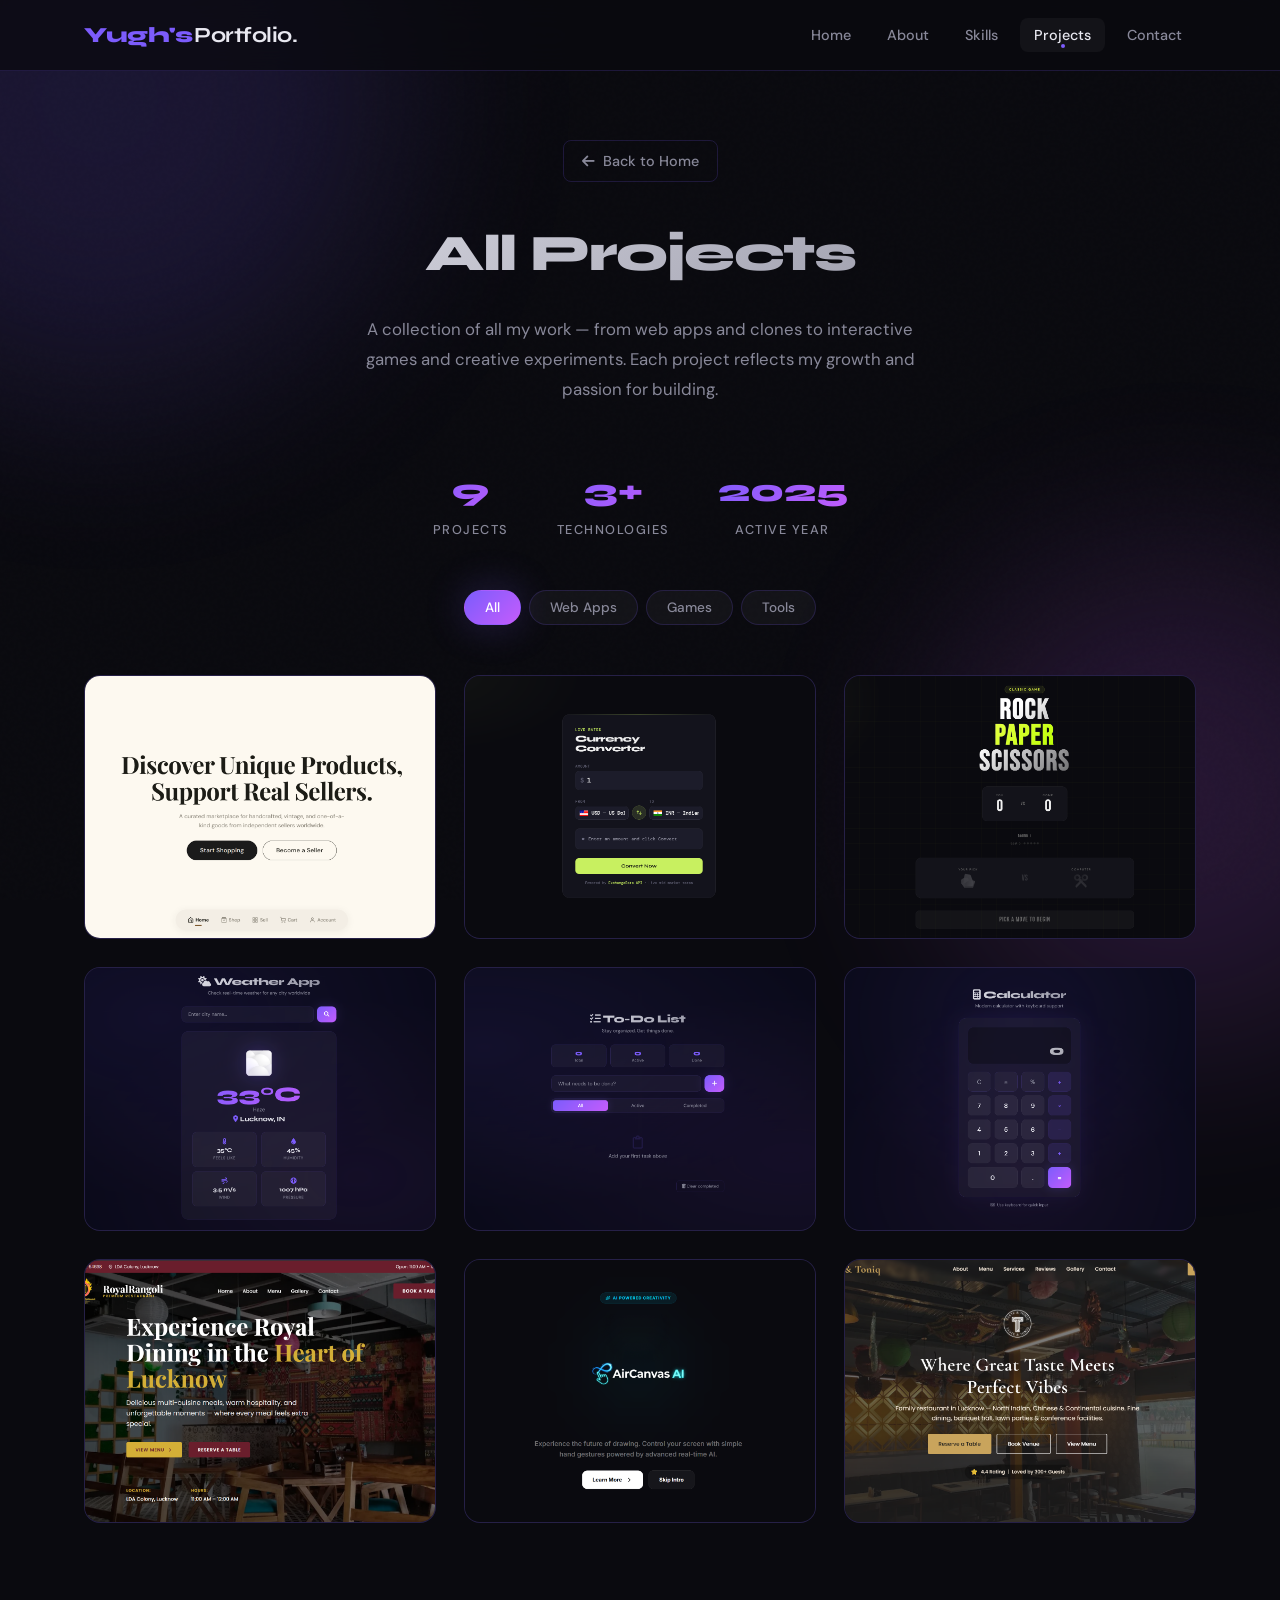
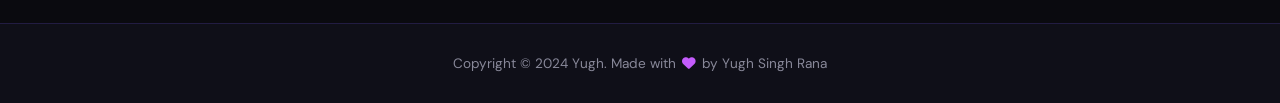
==== projects.html @ a39b9326 "Updated portfolio website with new features and design" ====
<!doctype html>
<html lang="en">

<head>
  <meta charset="UTF-8" />
  <meta name="viewport" content="width=device-width, initial-scale=1.0" />
  <title>All Projects — Yugh's Portfolio</title>

  <!-- Google Fonts -->
  <link rel="preconnect" href="https://fonts.googleapis.com" />
  <link rel="preconnect" href="https://fonts.gstatic.com" crossorigin />
  <link
    href="https://fonts.googleapis.com/css2?family=Syne:wght@400;600;700;800&family=DM+Sans:ital,wght@0,300;0,400;0,500;1,300&display=swap"
    rel="stylesheet" />

  <!-- Font Awesome -->
  <link rel="stylesheet" href="https://cdnjs.cloudflare.com/ajax/libs/font-awesome/6.5.0/css/all.min.css"
    crossorigin="anonymous" referrerpolicy="no-referrer" />

  <style>
    /* ── CSS Variables ── */
    :root {
      --bg: #0a0a0f;
      --bg2: #0f0f18;
      --bg3: #13131e;
      --accent: #7c5cfc;
      --accent2: #c45cfc;
      --text: #e8e8f0;
      --muted: #888899;
      --border: rgba(124, 92, 252, 0.18);
      --card: rgba(255, 255, 255, 0.04);
      --radius: 16px;
      --font-display: "Syne", sans-serif;
      --font-body: "DM Sans", sans-serif;
      --glow: 0 0 40px rgba(124, 92, 252, 0.25);
    }

    /* ── Reset ── */
    *,
    *::before,
    *::after {
      box-sizing: border-box;
      margin: 0;
      padding: 0;
    }

    html {
      scroll-behavior: smooth;
    }

    body {
      background: var(--bg);
      color: var(--text);
      font-family: var(--font-body);
      font-size: 16px;
      line-height: 1.7;
      overflow-x: hidden;
    }

    a {
      text-decoration: none;
      color: inherit;
    }

    ul {
      list-style: none;
    }

    img {
      max-width: 100%;
      display: block;
    }

    /* ── Scrollbar ── */
    ::-webkit-scrollbar {
      width: 5px;
    }

    ::-webkit-scrollbar-track {
      background: var(--bg);
    }

    ::-webkit-scrollbar-thumb {
      background: var(--accent);
      border-radius: 10px;
    }

    /* ── Noise overlay ── */
    body::before {
      content: "";
      position: fixed;
      inset: 0;
      background-image: url("data:image/svg+xml,%3Csvg viewBox='0 0 256 256' xmlns='http://www.w3.org/2000/svg'%3E%3Cfilter id='n'%3E%3CfeTurbulence type='fractalNoise' baseFrequency='0.9' numOctaves='4' stitchTiles='stitch'/%3E%3C/filter%3E%3Crect width='100%25' height='100%25' filter='url(%23n)' opacity='0.03'/%3E%3C/svg%3E");
      pointer-events: none;
      z-index: 0;
      opacity: 0.4;
    }

    /* ── Gradient orbs ── */
    .orb {
      position: fixed;
      border-radius: 50%;
      filter: blur(100px);
      pointer-events: none;
      z-index: 0;
      opacity: 0.15;
    }

    .orb1 {
      width: 600px;
      height: 600px;
      background: var(--accent);
      top: -200px;
      left: -200px;
    }

    .orb2 {
      width: 500px;
      height: 500px;
      background: var(--accent2);
      bottom: -150px;
      right: -150px;
    }

    /* ── Container ── */
    .container {
      max-width: 1160px;
      margin: 0 auto;
      padding: 0 24px;
    }

    /* ═══════════════════════════════════════════
       HEADER / NAV
    ═══════════════════════════════════════════ */
    header {
      position: fixed;
      top: 0;
      left: 0;
      right: 0;
      z-index: 1000;
      backdrop-filter: blur(20px);
      -webkit-backdrop-filter: blur(20px);
      background: rgba(10, 10, 15, 0.75);
      border-bottom: 1px solid var(--border);
    }

    .introBar {
      max-width: 1160px;
      margin: 0 auto;
      padding: 0 24px;
      display: flex;
      align-items: center;
      justify-content: space-between;
      height: 70px;
    }

    .Portfolio {
      font-family: var(--font-display);
      font-size: 1.35rem;
      font-weight: 700;
      letter-spacing: -0.5px;
      display: flex;
      align-items: center;
      gap: 2px;
    }

    .yughs {
      color: var(--accent);
      font-weight: 800;
    }

    nav ul {
      display: flex;
      align-items: center;
      gap: 8px;
    }

    nav ul li a {
      font-family: var(--font-body);
      font-size: 0.9rem;
      font-weight: 500;
      color: var(--muted);
      padding: 8px 14px;
      border-radius: 8px;
      transition: all 0.25s ease;
      position: relative;
    }

    nav ul li a:hover,
    nav ul li a.active {
      color: var(--text);
      background: var(--card);
    }

    nav ul li a.active::after {
      content: "";
      position: absolute;
      bottom: 4px;
      left: 50%;
      transform: translateX(-50%);
      width: 4px;
      height: 4px;
      border-radius: 50%;
      background: var(--accent);
    }

    /* Hamburger */
    .hamburger {
      display: none;
      background: none;
      border: none;
      color: var(--text);
      font-size: 1.4rem;
      cursor: pointer;
      padding: 8px;
    }

    nav .fa-xmark {
      display: none;
      position: absolute;
      top: 20px;
      right: 24px;
      font-size: 1.4rem;
      cursor: pointer;
      color: var(--muted);
    }

    @media (max-width: 768px) {
      .hamburger {
        display: block;
      }

      .introBarOp nav ul {
        display: none;
        position: fixed;
        inset: 0;
        flex-direction: column;
        justify-content: center;
        background: rgba(10, 10, 15, 0.97);
        backdrop-filter: blur(20px);
        z-index: 999;
        gap: 20px;
      }

      .introBarOp nav ul.open {
        display: flex;
      }

      nav ul li a {
        font-size: 1.3rem;
        padding: 12px 28px;
      }

      nav .fa-xmark {
        display: block;
      }
    }

    /* ═══════════════════════════════════════════
       PAGE HERO
    ═══════════════════════════════════════════ */
    .page-hero {
      padding: 140px 0 60px;
      text-align: center;
      position: relative;
      z-index: 1;
    }

    .page-hero .back-link {
      display: inline-flex;
      align-items: center;
      gap: 8px;
      color: var(--muted);
      font-size: 0.9rem;
      font-weight: 500;
      margin-bottom: 28px;
      padding: 8px 18px;
      border-radius: 8px;
      border: 1px solid var(--border);
      transition: all 0.25s;
    }

    .page-hero .back-link:hover {
      color: var(--text);
      border-color: var(--accent);
      background: var(--card);
    }

    .page-hero h1 {
      font-family: var(--font-display);
      font-size: clamp(2rem, 4vw, 3.2rem);
      font-weight: 800;
      letter-spacing: -1.5px;
      background: linear-gradient(135deg, var(--text) 0%, var(--muted) 100%);
      -webkit-background-clip: text;
      -webkit-text-fill-color: transparent;
      background-clip: text;
      margin-bottom: 16px;
    }

    .page-hero p {
      color: var(--muted);
      font-size: 1.05rem;
      max-width: 560px;
      margin: 0 auto;
      line-height: 1.8;
    }

    /* ── Filter Tabs ── */
    .filter-bar {
      display: flex;
      justify-content: center;
      gap: 8px;
      flex-wrap: wrap;
      margin-bottom: 50px;
      position: relative;
      z-index: 1;
    }

    .filter-btn {
      font-family: var(--font-body);
      font-size: 0.85rem;
      font-weight: 500;
      color: var(--muted);
      background: var(--card);
      border: 1px solid var(--border);
      padding: 8px 20px;
      border-radius: 50px;
      cursor: pointer;
      transition: all 0.25s;
    }

    .filter-btn:hover {
      color: var(--text);
      border-color: var(--accent);
    }

    .filter-btn.active {
      background: linear-gradient(135deg, var(--accent), var(--accent2));
      color: #fff;
      border-color: transparent;
      box-shadow: var(--glow);
    }

    /* ═══════════════════════════════════════════
       PROJECTS GRID
    ═══════════════════════════════════════════ */
    .all-projects {
      padding: 0 0 100px;
      position: relative;
      z-index: 1;
    }

    .projects-grid {
      display: grid;
      grid-template-columns: repeat(3, 1fr);
      gap: 28px;
    }

    .project-card {
      position: relative;
      border-radius: var(--radius);
      overflow: hidden;
      border: 1px solid var(--border);
      aspect-ratio: 4/3;
      background: var(--bg3);
      opacity: 0;
      transform: translateY(32px);
      animation: cardIn 0.6s ease forwards;
    }

    .project-card:nth-child(1) {
      animation-delay: 0.05s;
    }

    .project-card:nth-child(2) {
      animation-delay: 0.1s;
    }

    .project-card:nth-child(3) {
      animation-delay: 0.15s;
    }

    .project-card:nth-child(4) {
      animation-delay: 0.2s;
    }

    .project-card:nth-child(5) {
      animation-delay: 0.25s;
    }

    .project-card:nth-child(6) {
      animation-delay: 0.3s;
    }

    .project-card:nth-child(7) {
      animation-delay: 0.35s;
    }

    .project-card:nth-child(8) {
      animation-delay: 0.4s;
    }

    .project-card:nth-child(9) {
      animation-delay: 0.45s;
    }

    .project-card:nth-child(10) {
      animation-delay: 0.5s;
    }

    .project-card:nth-child(11) {
      animation-delay: 0.55s;
    }

    .project-card:nth-child(12) {
      animation-delay: 0.6s;
    }

    @keyframes cardIn {
      to {
        opacity: 1;
        transform: translateY(0);
      }
    }

    .project-card img {
      width: 100%;
      height: 100%;
      object-fit: cover;
      transition: transform 0.5s ease;
    }

    .project-card:hover img {
      transform: scale(1.08);
    }

    .project-card .layer {
      position: absolute;
      inset: 0;
      background: linear-gradient(to top,
          rgba(10, 10, 15, 0.97) 0%,
          rgba(10, 10, 15, 0.6) 50%,
          transparent 100%);
      display: flex;
      flex-direction: column;
      justify-content: flex-end;
      padding: 28px;
      opacity: 0;
      transition: opacity 0.35s ease;
    }

    .project-card:hover .layer {
      opacity: 1;
    }

    .project-card .layer h3 {
      font-family: var(--font-display);
      font-size: 1.1rem;
      font-weight: 700;
      color: var(--text);
      margin-bottom: 6px;
    }

    .project-card .layer .tag {
      display: inline-block;
      font-size: 0.7rem;
      font-weight: 600;
      letter-spacing: 1px;
      text-transform: uppercase;
      color: var(--accent);
      background: rgba(124, 92, 252, 0.15);
      padding: 3px 10px;
      border-radius: 50px;
      margin-bottom: 10px;
      width: fit-content;
    }

    .project-card .layer p {
      font-size: 0.82rem;
      color: rgba(232, 232, 240, 0.75);
      margin-bottom: 16px;
      line-height: 1.6;
    }

    .project-card .layer .card-actions {
      display: flex;
      gap: 10px;
    }

    .project-card .layer .card-actions a {
      width: 40px;
      height: 40px;
      border-radius: 50%;
      background: var(--accent);
      display: flex;
      align-items: center;
      justify-content: center;
      color: #fff;
      font-size: 0.9rem;
      transition:
        transform 0.25s,
        background 0.25s;
    }

    .project-card .layer .card-actions a:hover {
      transform: scale(1.1);
      background: var(--accent2);
    }

    .project-card .layer .card-actions a.github-link {
      background: rgba(255, 255, 255, 0.12);
      border: 1px solid var(--border);
    }

    .project-card .layer .card-actions a.github-link:hover {
      background: rgba(255, 255, 255, 0.2);
      border-color: var(--accent);
    }

    /* ── Hidden filter class ── */
    .project-card.hidden {
      display: none;
    }

    @media (max-width: 900px) {
      .projects-grid {
        grid-template-columns: 1fr;
      }
    }

    @media (min-width: 580px) and (max-width: 900px) {
      .projects-grid {
        grid-template-columns: repeat(2, 1fr);
      }
    }

    /* ═══════════════════════════════════════════
       FOOTER
    ═══════════════════════════════════════════ */
    .copyright {
      background: var(--bg2);
      border-top: 1px solid var(--border);
      text-align: center;
      padding: 28px 24px;
      position: relative;
      z-index: 1;
    }

    .copyright p {
      color: var(--muted);
      font-size: 0.85rem;
      display: flex;
      align-items: center;
      justify-content: center;
      gap: 6px;
    }

    .copyright .fa-heart {
      color: var(--accent2);
      animation: pulse 1.5s infinite;
    }

    @keyframes pulse {

      0%,
      100% {
        transform: scale(1);
      }

      50% {
        transform: scale(1.25);
      }
    }

    /* ── Btn ── */
    .btn {
      display: inline-flex;
      align-items: center;
      gap: 8px;
      padding: 12px 28px;
      border-radius: 10px;
      font-family: var(--font-body);
      font-size: 0.9rem;
      font-weight: 500;
      cursor: pointer;
      transition: all 0.3s ease;
      border: none;
    }

    .btn-primary {
      background: linear-gradient(135deg, var(--accent), var(--accent2));
      color: #fff;
      box-shadow: var(--glow);
    }

    .btn-primary:hover {
      transform: translateY(-2px);
      box-shadow: 0 0 60px rgba(124, 92, 252, 0.4);
    }

    .btn-outline {
      background: transparent;
      color: var(--text);
      border: 1px solid var(--border);
    }

    .btn-outline:hover {
      background: var(--card);
      border-color: var(--accent);
      transform: translateY(-2px);
    }

    /* ═══════════════════════════════════════════
       PROJECT STATS BAR
    ═══════════════════════════════════════════ */
    .stats-bar {
      display: flex;
      justify-content: center;
      gap: 48px;
      margin-bottom: 50px;
      position: relative;
      z-index: 1;
    }

    .stat-item {
      text-align: center;
    }

    .stat-item .stat-number {
      font-family: var(--font-display);
      font-size: 2rem;
      font-weight: 800;
      background: linear-gradient(135deg, var(--accent), var(--accent2));
      -webkit-background-clip: text;
      -webkit-text-fill-color: transparent;
      background-clip: text;
    }

    .stat-item .stat-label {
      font-size: 0.8rem;
      color: var(--muted);
      text-transform: uppercase;
      letter-spacing: 1.5px;
      font-weight: 500;
    }

    @media (max-width: 580px) {
      .stats-bar {
        gap: 24px;
      }

      .stat-item .stat-number {
        font-size: 1.5rem;
      }
    }
  </style>
</head>

<body>
  <div class="orb orb1"></div>
  <div class="orb orb2"></div>

  <!-- ── HEADER ── -->
  <header>
    <div class="introBar">
      <a href="index.html" class="Portfolio">
        <div class="yughs">Yugh's</div>
        Portfolio.
      </a>
      <div class="introBarOp">
        <nav>
          <ul id="navMenu">
            <li><a href="index.html#home">Home</a></li>
            <li><a href="index.html#about">About</a></li>
            <li><a href="index.html#skills">Skills</a></li>
            <li><a href="index.html#projects" class="active">Projects</a></li>
            <li><a href="index.html#contact">Contact</a></li>
            <i class="fa-solid fa-xmark" id="closeNav"></i>
          </ul>
        </nav>
      </div>
      <button class="hamburger" id="hamburger" aria-label="Toggle navigation">
        <i class="fa-solid fa-bars"></i>
      </button>
    </div>
  </header>

  <!-- ── PAGE HERO ── -->
  <div class="page-hero">
    <div class="container">
      <a href="index.html#projects" class="back-link">
        <i class="fa-solid fa-arrow-left"></i> Back to Home
      </a>
      <h1>All Projects</h1>
      <p>
        A collection of all my work — from web apps and clones to interactive
        games and creative experiments. Each project reflects my growth and
        passion for building.
      </p>
    </div>
  </div>

  <!-- ── STATS BAR ── -->
  <div class="container">
    <div class="stats-bar">
      <div class="stat-item">
        <div class="stat-number" id="totalCount">0</div>
        <div class="stat-label">Projects</div>
      </div>
      <div class="stat-item">
        <div class="stat-number">3+</div>
        <div class="stat-label">Technologies</div>
      </div>
      <div class="stat-item">
        <div class="stat-number">2025</div>
        <div class="stat-label">Active Year</div>
      </div>
    </div>
  </div>

  <!-- ── FILTER BAR ── -->
  <div class="container">
    <div class="filter-bar">
      <button class="filter-btn active" data-filter="all">All</button>
      <button class="filter-btn" data-filter="web-app">Web Apps</button>
      <button class="filter-btn" data-filter="game">Games</button>
      <button class="filter-btn" data-filter="tool">Tools</button>
    </div>
  </div>

  <!-- ── ALL PROJECTS ── -->
  <div class="all-projects">
    <div class="container">
      <div class="projects-grid">
        <!-- Project 1 — Seller Space -->
        <div class="project-card" data-category="web-app">
          <img src="Seller-Space App ss.png" alt="Seller Space" />
          <div class="layer">
            <span class="tag">Web App</span>
            <h3>Seller Space</h3>
            <p>
              Modern e-commerce marketplace for sellers to list, manage, and
              sell products with a beautiful storefront.
            </p>
            <div class="card-actions">
              <a href="https://seller-space.vercel.app/#/" target="_blank" title="Live Demo">
                <i class="fa-solid fa-arrow-up-right-from-square"></i>
              </a>
            </div>
          </div>
        </div>

        <!-- Project 2 — Currency Converter -->
        <div class="project-card" data-category="tool">
          <img src="Currency converter ss 01.png" alt="Currency Converter" />
          <div class="layer">
            <span class="tag">Tool</span>
            <h3>Currency Converter</h3>
            <p>
              Real-time currency converter with live exchange rate updates
              across multiple currencies.
            </p>
            <div class="card-actions">
              <a href="Currency Converter New/index.html" target="_blank" title="Live Demo">
                <i class="fa-solid fa-arrow-up-right-from-square"></i>
              </a>
            </div>
          </div>
        </div>

        <!-- Project 3 — Rock Paper Scissor -->
        <div class="project-card" data-category="game">
          <img src="Rock paper scissor ss 01.png" alt="Rock Paper Scissor" />
          <div class="layer">
            <span class="tag">Game</span>
            <h3>Rock Paper Scissor Game</h3>
            <p>
              Interactive Rock-Paper-Scissors game with smooth gameplay
              experience built with JavaScript.
            </p>
            <div class="card-actions">
              <a href="Stone Paper Scissor Game new/index.html" target="_blank" title="Live Demo">
                <i class="fa-solid fa-arrow-up-right-from-square"></i>
              </a>
            </div>
          </div>
        </div>

        <!-- Project 4 — Weather App -->
        <div class="project-card" data-category="web-app">
          <img src="Weather App ss.png" alt="Weather App" />
          <div class="layer">
            <span class="tag">Web App</span>
            <h3>Weather App</h3>
            <p>
              Check real-time weather conditions for any city worldwide with a
              clean, responsive interface.
            </p>
            <div class="card-actions">
              <a href="Weather App/index.html" target="_blank" title="Live Demo">
                <i class="fa-solid fa-arrow-up-right-from-square"></i>
              </a>
            </div>
          </div>
        </div>

        <!-- Project 5 — To-Do List -->
        <div class="project-card" data-category="web-app">
          <img src="To do list app ss.png" alt="To-Do List App" />
          <div class="layer">
            <span class="tag">Web App</span>
            <h3>To-Do List App</h3>
            <p>
              A sleek task management app with local storage, filter tabs, and
              smooth slide-in animations.
            </p>
            <div class="card-actions">
              <a href="Todo App/index.html" target="_blank" title="Live Demo">
                <i class="fa-solid fa-arrow-up-right-from-square"></i>
              </a>
            </div>
          </div>
        </div>

        <!-- Project 6 — Calculator -->
        <div class="project-card" data-category="tool">
          <img src="Calculator ss.png" alt="Calculator" />
          <div class="layer">
            <span class="tag">Tool</span>
            <h3>Calculator</h3>
            <p>
              A modern, minimalist calculator with glassmorphic design and
              full keyboard support for quick calculations.
            </p>
            <div class="card-actions">
              <a href="Calculator/index.html" target="_blank" title="Live Demo">
                <i class="fa-solid fa-arrow-up-right-from-square"></i>
              </a>
            </div>
          </div>
        </div>

        <!-- Project 7 — Royal Rangoli Restaurant -->
        <div class="project-card" data-category="web-app">
          <img src="Royal Rangoli Restaurant Website Screenshot.png" alt="Royal Rangoli Restaurant" />
          <div class="layer">
            <span class="tag">Web App</span>
            <h3>Royal Rangoli Restaurant</h3>
            <p>
              A simple website for a restaurant called Royal Rangoli Restaurant
              where you can see the menu and book a table.
            </p>
            <div class="card-actions">
              <a href="https://royal-rangoli-restaurant.vercel.app/" target="_blank" title="Live Demo">
                <i class="fa-solid fa-arrow-up-right-from-square"></i>
              </a>
            </div>
          </div>
        </div>

        <!-- Project 8 — AirCanvas-AI -->
        <div class="project-card" data-category="web-app">
          <img src="aircanvas-ai screenshot.png" alt="AirCanvas-AI" />
          <div class="layer">
            <span class="tag">Web App</span>
            <h3>AirCanvas-AI</h3>
            <p>
              An AI-powered gesture-drawing application that uses real-time hand
              tracking for a seamless 'air-drawing' experience. Built as a
              high-performance PWA with multiple brush effects.
            </p>
            <div class="card-actions">
              <a href="https://aircanvas-ai.vercel.app/" target="_blank" title="Live Demo">
                <i class="fa-solid fa-arrow-up-right-from-square"></i>
              </a>
            </div>
          </div>
        </div>

        <!-- Project 9 — Taste & Toniq -->
        <div class="project-card" data-category="web-app">
          <img src="Taste and toniq restaurant website ss.png" alt="Taste & Toniq" />
          <div class="layer">
            <span class="tag">Web App</span>
            <h3>Taste & Toniq</h3>
            <p>
              A premium restaurant website for Taste & Toniq, featuring a
              sophisticated design, menu showcase, and seamless reservation
              integration for an elevated dining experience.
            </p>
            <div class="card-actions">
              <a href="https://tasteandtoniq.vercel.app/" target="_blank" title="Live Demo">
                <i class="fa-solid fa-arrow-up-right-from-square"></i>
              </a>
            </div>
          </div>
        </div>
      </div>
    </div>
  </div>

  <!-- ── FOOTER ── -->
  <div class="copyright">
    <p>
      Copyright © 2024 Yugh. Made with <i class="fa-solid fa-heart"></i> by
      Yugh Singh Rana
    </p>
  </div>

  <!-- ── SCRIPTS ── -->

  <!-- Mobile Nav -->
  <script>
    const hamburger = document.getElementById("hamburger");
    const navMenu = document.getElementById("navMenu");
    const closeNav = document.getElementById("closeNav");

    hamburger.addEventListener("click", () =>
      navMenu.classList.toggle("open"),
    );
    closeNav.addEventListener("click", () =>
      navMenu.classList.remove("open"),
    );

    navMenu.querySelectorAll("a").forEach((link) => {
      link.addEventListener("click", () => navMenu.classList.remove("open"));
    });
  </script>

  <!-- Filter Logic -->
  <script>
    const filterBtns = document.querySelectorAll(".filter-btn");
    const cards = document.querySelectorAll(".project-card");

    // Set total count
    document.getElementById("totalCount").textContent = cards.length;

    filterBtns.forEach((btn) => {
      btn.addEventListener("click", () => {
        // Update active state
        filterBtns.forEach((b) => b.classList.remove("active"));
        btn.classList.add("active");

        const filter = btn.dataset.filter;

        cards.forEach((card, i) => {
          if (filter === "all" || card.dataset.category === filter) {
            card.classList.remove("hidden");
            card.style.animation = "none";
            card.offsetHeight; // trigger reflow
            card.style.animation = `cardIn 0.6s ease forwards`;
            card.style.animationDelay = `${i * 0.05}s`;
          } else {
            card.classList.add("hidden");
          }
        });
      });
    });
  </script>
</body>

</html>
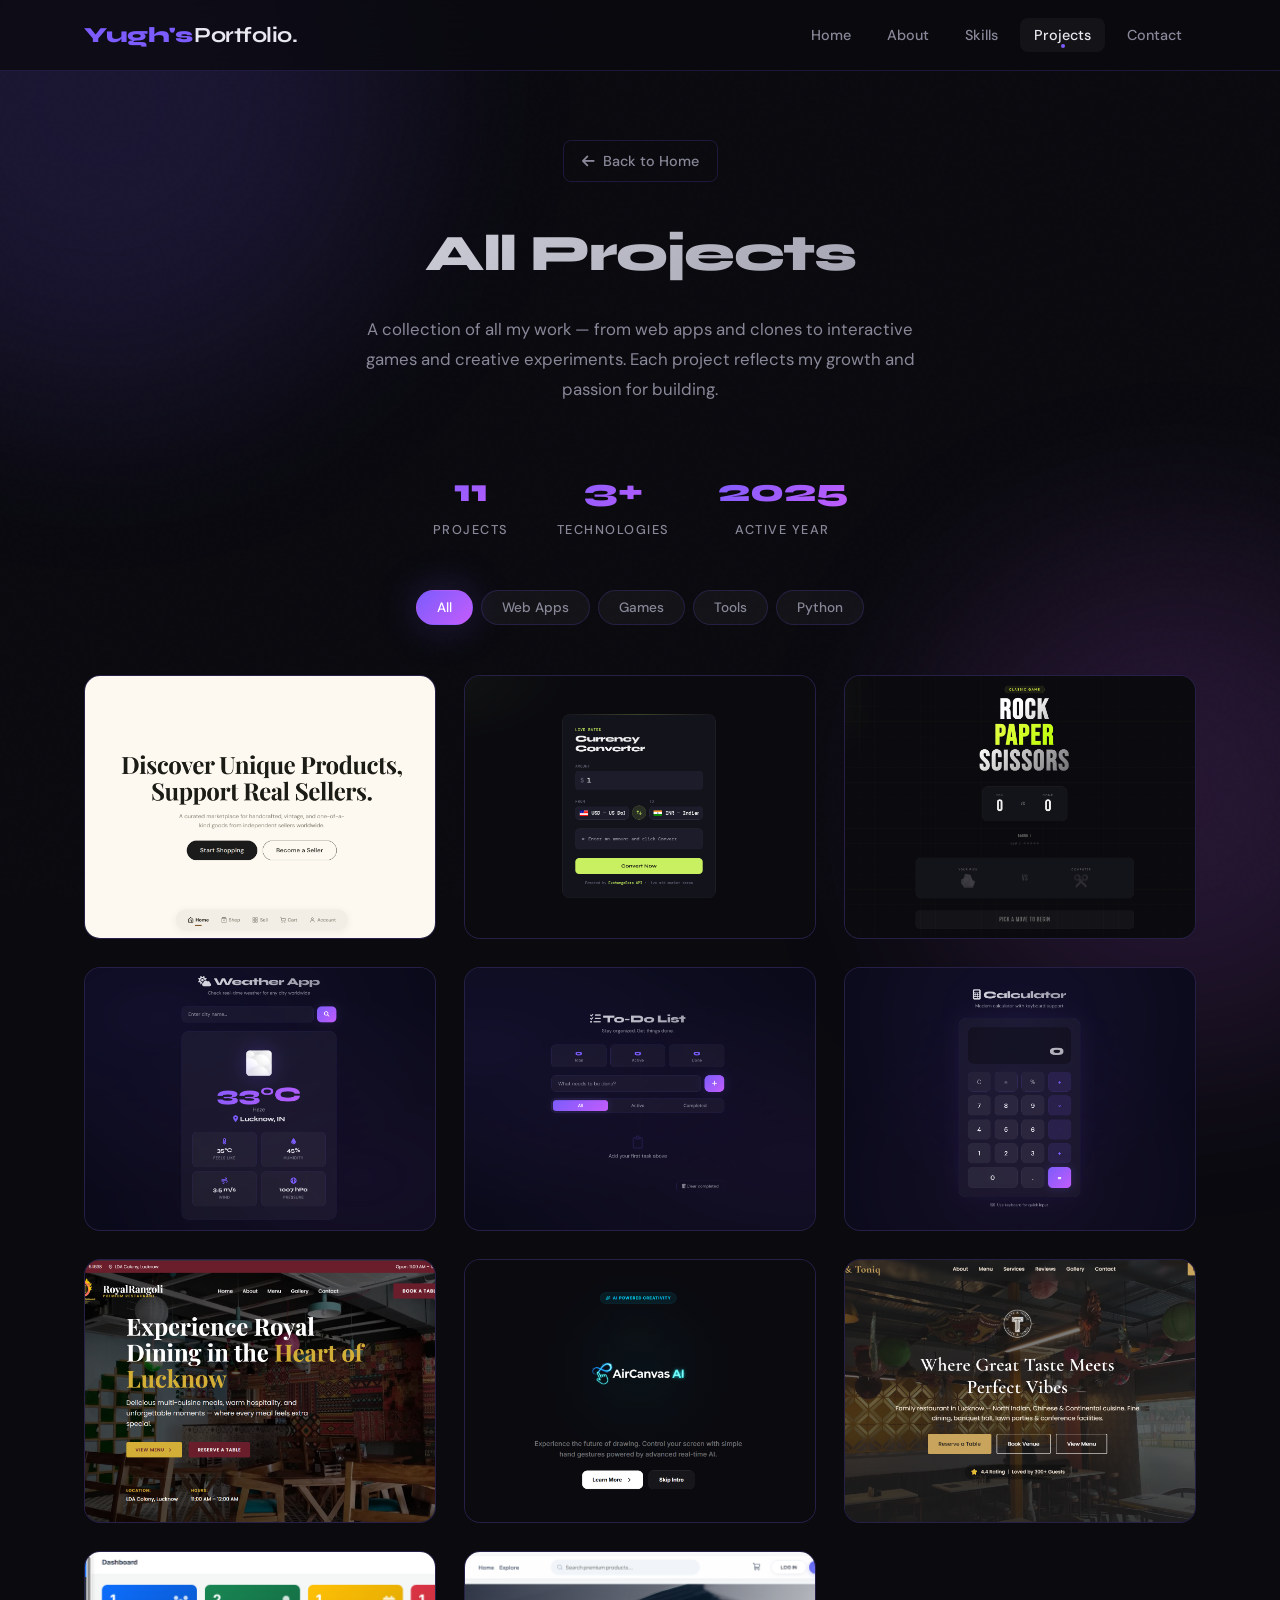
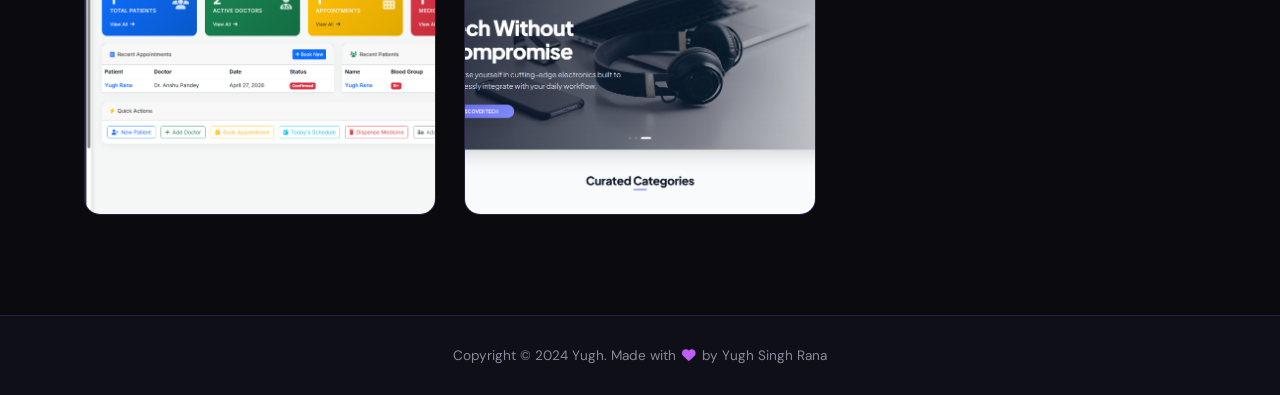
==== commit 06b39ab7: "Add HealthCare Portal and Flipzon E-Commerce projects" ====
--- a/projects.html
+++ b/projects.html
@@ -726,6 +726,7 @@
       <button class="filter-btn" data-filter="web-app">Web Apps</button>
       <button class="filter-btn" data-filter="game">Games</button>
       <button class="filter-btn" data-filter="tool">Tools</button>
+      <button class="filter-btn" data-filter="python">Python</button>
     </div>
   </div>
 
@@ -896,6 +897,44 @@
             </div>
           </div>
         </div>
+
+        <!-- Project 10 — HealthCare Portal -->
+        <div class="project-card" data-category="python">
+          <img src="healthcare-portal-ss.png" alt="HealthCare Portal" />
+          <div class="layer">
+            <span class="tag">Python</span>
+            <h3>HealthCare Portal</h3>
+            <p>
+              A comprehensive healthcare management system built with Python &
+              Django — manage appointments, medical records, prescriptions,
+              and pharmacy all in one place.
+            </p>
+            <div class="card-actions">
+              <a href="https://healthcare-dashboard-3-0cfp.onrender.com" target="_blank" title="Live Demo">
+                <i class="fa-solid fa-arrow-up-right-from-square"></i>
+              </a>
+            </div>
+          </div>
+        </div>
+
+        <!-- Project 11 — Flipzon E-Commerce -->
+        <div class="project-card" data-category="python">
+          <img src="flipzon-ecommerce-ss.png" alt="Flipzon E-Commerce" />
+          <div class="layer">
+            <span class="tag">Python</span>
+            <h3>Flipzon E-Commerce</h3>
+            <p>
+              A full-featured e-commerce platform built with Python & Django,
+              featuring product browsing, curated categories, cart, and a
+              premium shopping experience.
+            </p>
+            <div class="card-actions">
+              <a href="https://ecommerceapp-8.onrender.com" target="_blank" title="Live Demo">
+                <i class="fa-solid fa-arrow-up-right-from-square"></i>
+              </a>
+            </div>
+          </div>
+        </div>
       </div>
     </div>
   </div>
